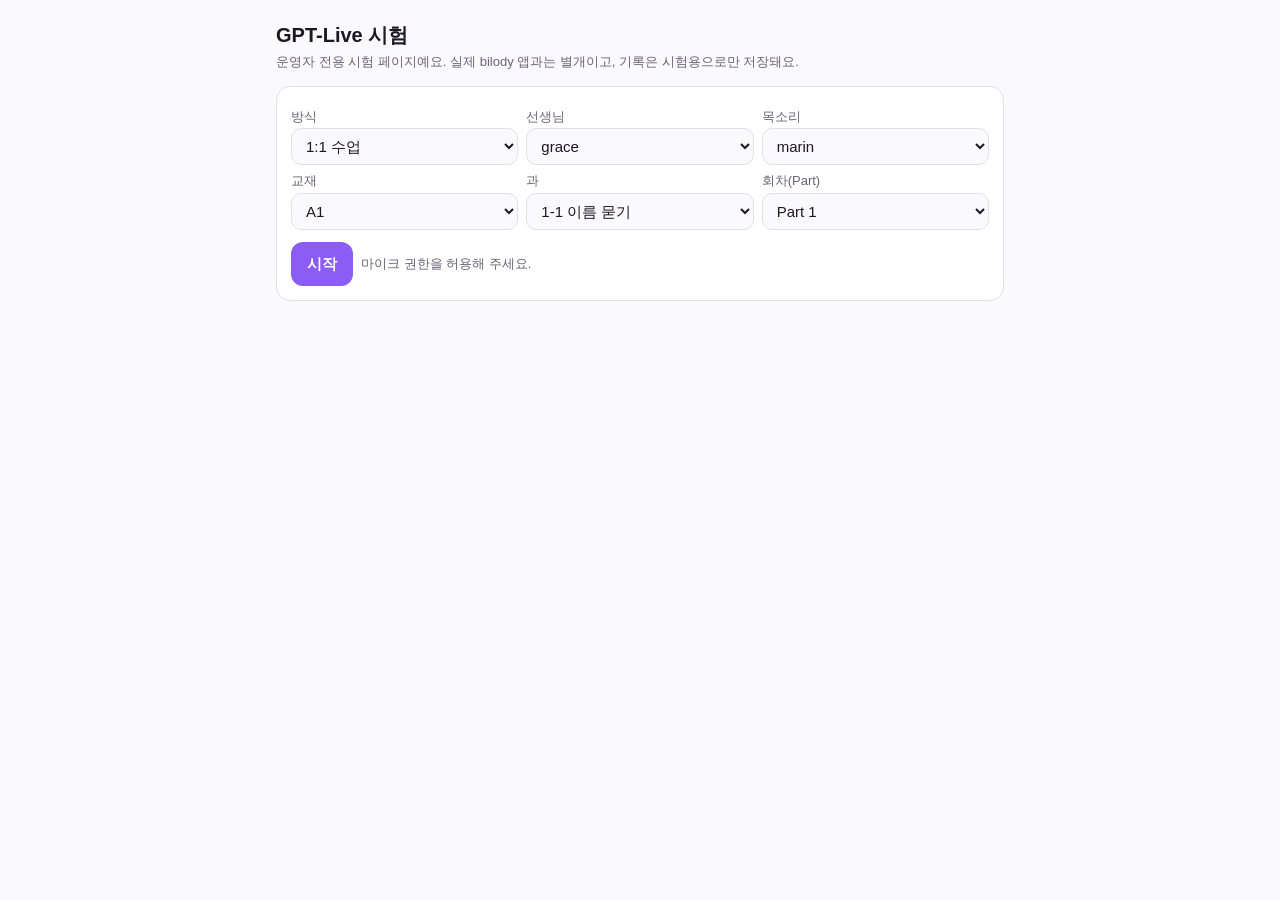
==== live-test.html @ edda7782 "Add live-test.html (GPT-Live staff trial page, not linked from app) Co-Authored-By: Claude Opus 5.5 " ====
<!doctype html>
<html lang="ko">
<head>
<meta charset="utf-8">
<meta name="viewport" content="width=device-width, initial-scale=1">
<meta name="robots" content="noindex">
<title>GPT-Live 시험</title>
<style>
  :root { --bg:#faf9fc; --fg:#1d1724; --muted:#6b6375; --line:#e4dfea; --brand:#8B5CF6; --card:#fff; --teach:#f3eefe; --learn:#eef7f2; }
  @media (prefers-color-scheme: dark) { :root { --bg:#17131c; --fg:#efeaf4; --muted:#a59cb0; --line:#332b3d; --card:#201a27; --teach:#2a2140; --learn:#1d2a24; } }
  * { box-sizing:border-box; }
  body { margin:0; background:var(--bg); color:var(--fg); font:15px/1.5 -apple-system,BlinkMacSystemFont,"Apple SD Gothic Neo","Noto Sans KR",sans-serif; }
  main { max-width:760px; margin:0 auto; padding:16px; }
  h1 { font-size:20px; margin:4px 0 2px; } .sub { color:var(--muted); font-size:13px; margin:0 0 14px; }
  .card { background:var(--card); border:1px solid var(--line); border-radius:14px; padding:14px; margin-bottom:12px; }
  label { display:block; font-size:13px; color:var(--muted); margin:6px 0 2px; }
  select, input, textarea { width:100%; font:inherit; padding:8px 10px; border:1px solid var(--line); border-radius:10px; background:var(--bg); color:var(--fg); }
  .row { display:grid; grid-template-columns:repeat(auto-fit,minmax(130px,1fr)); gap:8px; }
  button { font:inherit; font-weight:600; border:0; border-radius:12px; padding:11px 16px; background:var(--brand); color:#fff; cursor:pointer; min-height:44px; }
  button.ghost { background:transparent; color:var(--fg); border:1px solid var(--line); }
  button:disabled { opacity:.45; cursor:default; }
  .bar { display:flex; gap:8px; flex-wrap:wrap; align-items:center; }
  #status { font-size:13px; color:var(--muted); }
  #screen .t { font-weight:700; } #screen .ko { color:var(--muted); font-size:14px; }
  #screen .ln { margin:3px 0; }
  #log { max-height:46vh; overflow:auto; }
  .m { padding:8px 10px; border-radius:10px; margin:6px 0; white-space:pre-wrap; }
  .m.teacher { background:var(--teach); } .m.learner { background:var(--learn); }
  .m.step, .m.app { color:var(--muted); font-size:12px; padding:2px 4px; }
  .hidden { display:none; }
</style>
</head>
<body>
<main>
  <h1>GPT-Live 시험</h1>
  <p class="sub">운영자 전용 시험 페이지예요. 실제 bilody 앱과는 별개이고, 기록은 시험용으로만 저장돼요.</p>

  <section class="card" id="setup">
    <div class="row">
      <div><label>방식</label><select id="mode"><option value="lesson">1:1 수업</option><option value="chat">대화하기</option></select></div>
      <div><label>선생님</label><select id="teacher"><option>grace</option><option>daniel</option><option>chloe</option><option>ben</option><option>maya</option></select></div>
      <div><label>목소리</label><select id="voice"><option>marin</option><option>quartz</option><option>ripple</option><option>vesper</option><option>willow</option><option>stone</option><option>gleam</option><option>meridian</option><option>beacon</option><option>delta</option><option>cinder</option><option value="noeul">noeul (한국어)</option></select></div>
    </div>
    <div class="row" id="lessonPick">
      <div><label>교재</label><select id="book"></select></div>
      <div><label>과</label><select id="lesson"></select></div>
      <div><label>회차(Part)</label><select id="session"></select></div>
    </div>
    <div class="bar" style="margin-top:12px"><button id="startBtn">시작</button><span id="status">마이크 권한을 허용해 주세요.</span></div>
  </section>

  <section class="card hidden" id="screenCard">
    <div class="bar" style="justify-content:space-between"><b id="stepLabel"></b>
      <div class="bar"><button id="nextBtn">다음 단계</button><button class="ghost" id="endBtn">끝내기</button></div></div>
    <div id="screen" style="margin-top:8px"></div>
  </section>

  <section class="card hidden" id="logCard"><b>대화 기록</b><div id="log"></div></section>

  <section class="card hidden" id="doneCard">
    <b>느낀 점 (선택)</b>
    <textarea id="feedback" rows="3" placeholder="목소리, 반응 속도, 끼어들기, 지시 따르기 등"></textarea>
    <div class="bar" style="margin-top:8px"><button id="saveFb">저장</button><span id="doneMsg"></span></div>
  </section>
</main>
<audio id="remote" autoplay></audio>
<script type="module">
import { SUPABASE_URL, ANON_KEY } from "./config.js";
const $ = (id) => document.getElementById(id);
const FN = SUPABASE_URL + "/functions/v1/gpt-live-trial";
const plain = (s) => String(s ?? "").replace(/\{\{(.+?)\}\}/g, "$1").replace(/\*(.+?)\*/g, "$1");
const esc = (s) => plain(s).replace(/[&<>]/g, (c) => ({ "&": "&amp;", "<": "&lt;", ">": "&gt;" })[c]);

async function token() {
  let tk = {}; try { tk = JSON.parse(localStorage.getItem("bilody_tokens") || "{}"); } catch {}
  if (!tk.access_token) throw new Error("bilody에 먼저 로그인해 주세요.");
  const exp = JSON.parse(atob(tk.access_token.split(".")[1].replace(/-/g, "+").replace(/_/g, "/"))).exp * 1000;
  if (exp - Date.now() > 120000) return tk.access_token;
  const r = await fetch(SUPABASE_URL + "/auth/v1/token?grant_type=refresh_token", { method: "POST", headers: { apikey: ANON_KEY, "Content-Type": "application/json" }, body: JSON.stringify({ refresh_token: tk.refresh_token }) });
  if (!r.ok) throw new Error("로그인이 만료됐어요. bilody를 한 번 열었다가 다시 와 주세요.");
  const n = await r.json();
  const next = { ...tk, ...n, expires_at_ms: (n.expires_at ?? 0) * 1000 };
  try { localStorage.setItem("bilody_tokens", JSON.stringify(next)); } catch {}
  return n.access_token;
}
async function call(body) {
  const r = await fetch(FN, { method: "POST", headers: { Authorization: "Bearer " + await token(), apikey: ANON_KEY, "Content-Type": "application/json" }, body: JSON.stringify(body) });
  const j = await r.json().catch(() => ({}));
  if (!r.ok) throw new Error((j.error || r.status) + (j.detail ? " " + j.detail : ""));
  return j;
}

// ---- 교재 고르기 ----
const BOOKS = ["A1","A2","A3","A4","A5","A6","A7","A8","A9"];
let bookData = null;
$("book").innerHTML = BOOKS.map((b) => `<option>${b}</option>`).join("");
async function loadBook() {
  try { bookData = await (await fetch("./tb/" + $("book").value + ".json")).json(); } catch { bookData = null; }
  $("lesson").innerHTML = (bookData?.lessons ?? []).map((l) => `<option value="${l.id}">${l.id} ${esc(l.title)}</option>`).join("");
  loadSessions();
}
function loadSessions() {
  const L = bookData?.lessons.find((l) => l.id === $("lesson").value);
  $("session").innerHTML = (L?.sessions ?? []).map((s) => `<option value="${s.n}">Part ${s.n}</option>`).join("");
}
$("book").onchange = loadBook; $("lesson").onchange = loadSessions;
$("mode").onchange = () => $("lessonPick").classList.toggle("hidden", $("mode").value !== "lesson");
loadBook();

// ---- 기록 ----
const lines = []; let cur = null; let stepIdx = -1; let steps = [];
function render() {
  $("log").innerHTML = lines.map((l) => `<div class="m ${l.who}">${l.who === "teacher" ? "선생님: " : l.who === "learner" ? "나: " : ""}${esc(l.text)}</div>`).join("");
  $("log").scrollTop = $("log").scrollHeight;
}
function addDelta(who, delta) {
  if (!delta) return;
  if (!cur || cur.who !== who) { cur = { who, text: "", step: Math.max(stepIdx, 0) }; lines.push(cur); }
  cur.text += delta; render();
}
function mark(who, text) { cur = null; lines.push({ who, text, step: Math.max(stepIdx, 0) }); render(); }

// ---- 화면(교재) ----
function showStep(st) {
  const parts = [];
  for (const k of ["title_en", "title", "goal"]) if (typeof st[k] === "string") parts.push(`<div class="${k === "title_en" ? "t" : "ko"}">${esc(st[k])}</div>`);
  if (st.en) parts.push(`<div class="t">${esc(st.en)}</div>`);
  if (st.ko) parts.push(`<div class="ko">${esc(st.ko)}</div>`);
  if (st.when) parts.push(`<div class="ko">${esc(st.when)}</div>`);
  for (const l of st.lines ?? []) parts.push(`<div class="ln"><b>${esc(l.who?.en ?? "")}</b> ${esc(l.en)} <span class="ko">${esc(l.ko ?? "")}</span></div>`);
  for (const it of st.items ?? []) parts.push(`<div class="ln">• ${esc(Array.isArray(it) ? it.join(" — ") : (typeof it === "string" ? it : (it.en ?? JSON.stringify(it))))}</div>`);
  if (st.frame) parts.push(`<div class="ln">${esc(st.frame)}</div>`);
  for (const r of st.rows ?? []) parts.push(`<div class="ln">• ${esc(Array.isArray(r) ? r.join(" / ") : JSON.stringify(r))}</div>`);
  $("screen").innerHTML = parts.join("") || `<div class="ko">(${st.type})</div>`;
}
const appTeach = (t) => String(t ?? "").split("\n").filter((l) => !/^What comes next/i.test(l.trim()))
  .map((l) => l.replace(/[^.\n]*\b(?:next_step|finish_session)\b[^.\n]*\.?/g, "").trimEnd()).join("\n").trim();
function chunks(t, n = 1200) {
  const out = []; let buf = "";
  for (const line of t.split("\n")) { if ((buf + "\n" + line).length > n && buf) { out.push(buf); buf = line; } else buf = buf ? buf + "\n" + line : line; }
  if (buf) out.push(buf);
  return out.flatMap((c) => c.length > n ? c.match(new RegExp(`[\\s\\S]{1,${n}}`, "g")) : [c]);
}
let dc = null; let evn = 0;
const send = (ev) => { if (dc?.readyState === "open") dc.send(JSON.stringify({ ...ev, event_id: "c" + (++evn) })); };
function goStep(i) {
  if (i >= steps.length) return;
  stepIdx = i; const st = steps[i];
  $("stepLabel").textContent = `${i + 1} / ${steps.length} · ${st.type}`;
  $("nextBtn").disabled = i + 1 >= steps.length;
  showStep(st);
  mark("step", `${i + 1}/${steps.length} ${st.type}`);
  const head = `Lesson step ${i + 1} of ${steps.length} (${st.type})`;
  const parts = chunks(appTeach(st.teach) || "Continue the lesson.");
  parts.forEach((c, k) => send({ type: "session.thinking.append", content: `${head}, plan ${k + 1}/${parts.length}:\n${c}`, delegation_id: null }));
  if (st.type === "dialogue" && st.play) mark("app", "(장면 대사는 화면에서 읽어 주세요)");
  const scene = st.type === "dialogue" && st.play ? " The learner has just read the scene on screen; there is no recording to play, so do not wait for one." : "";
  send({ type: "session.instructions.append", content: `${head} is now on the learner's screen.${scene} Start this part now, following the plan you just received for it. Work only on this part.`, delegation_id: null });
}

// ---- 연결 ----
let pc = null, trialId = null, usage = null, t0 = 0, stream = null;
$("startBtn").onclick = async () => {
  $("startBtn").disabled = true; $("status").textContent = "연결 중…";
  try {
    stream = await navigator.mediaDevices.getUserMedia({ audio: { echoCancellation: true, noiseSuppression: true } });
    pc = new RTCPeerConnection();
    pc.ontrack = (e) => { $("remote").srcObject = e.streams[0]; };
    stream.getTracks().forEach((t) => pc.addTrack(t, stream));
    dc = pc.createDataChannel("oai-events");
    dc.onmessage = (e) => {
      let ev; try { ev = JSON.parse(e.data); } catch { return; }
      if (ev.type === "session.output_transcript.delta") addDelta("teacher", ev.delta);
      else if (ev.type === "session.input_transcript.delta") addDelta("learner", ev.delta);
      else if (ev.type === "session.usage.updated") usage = ev.usage;
      else if (ev.type === "session.closed") { usage = ev.usage ?? usage; finish(); }
      else if (ev.type === "error") { mark("app", "(오류: " + (ev.error?.message || ev.error?.code) + ")"); }
    };
    dc.onopen = () => {
      $("status").textContent = "연결됐어요. 말씀하세요.";
      if ($("mode").value === "lesson") goStep(0);
    };
    const offer = await pc.createOffer(); await pc.setLocalDescription(offer);
    await new Promise((ok) => { if (pc.iceGatheringState === "complete") ok(); else { pc.onicegatheringstatechange = () => pc.iceGatheringState === "complete" && ok(); setTimeout(ok, 3000); } });
    const body = { action: "start", mode: $("mode").value, teacher: $("teacher").value, voice: $("voice").value, sdp: pc.localDescription.sdp };
    if (body.mode === "lesson") Object.assign(body, { book: $("book").value, lesson: $("lesson").value, session: Number($("session").value) });
    const r = await call(body);
    trialId = r.id; t0 = Date.now();
    if (body.mode === "lesson") {
      const L = bookData.lessons.find((l) => l.id === body.lesson);
      steps = (L.sessions.find((s) => s.n === body.session) ?? L.sessions[0]).steps;
    }
    await pc.setRemoteDescription({ type: "answer", sdp: r.sdp });
    $("setup").classList.add("hidden"); $("logCard").classList.remove("hidden"); $("screenCard").classList.remove("hidden");
    if (body.mode !== "lesson") { $("nextBtn").classList.add("hidden"); $("stepLabel").textContent = "대화하기"; $("screen").innerHTML = ""; }
    setInterval(() => trialId && call({ action: "save", id: trialId, transcript: lines, usage, ms: Date.now() - t0 }).catch(() => {}), 30000);
  } catch (e) {
    $("status").textContent = "연결하지 못했어요: " + e.message; $("startBtn").disabled = false;
    try { pc?.close(); stream?.getTracks().forEach((t) => t.stop()); } catch {}
  }
};
$("nextBtn").onclick = () => goStep(stepIdx + 1);
let finished = false;
$("endBtn").onclick = () => { $("endBtn").disabled = true; $("nextBtn").disabled = true; send({ type: "session.close" }); setTimeout(finish, 8000); };
async function finish() {
  if (finished) return; finished = true;
  try { pc?.close(); stream?.getTracks().forEach((t) => t.stop()); } catch {}
  $("screenCard").classList.add("hidden"); $("doneCard").classList.remove("hidden");
  $("doneMsg").textContent = "저장 중…";
  try { const r = await call({ action: "save", id: trialId, transcript: lines, usage, ms: Date.now() - t0, final: true }); $("doneMsg").textContent = `저장했어요. 목소리 비용 약 ${Math.round((r.voice_usd ?? 0) * 1400)}원${r.status === "grading" ? " · 채점 중" : ""}`; }
  catch (e) { $("doneMsg").textContent = "저장하지 못했어요: " + e.message; }
}
$("saveFb").onclick = async () => {
  try { await call({ action: "save", id: trialId, transcript: lines, usage, ms: Date.now() - t0, feedback: $("feedback").value, final: true }); $("doneMsg").textContent = "느낀 점까지 저장했어요."; }
  catch (e) { $("doneMsg").textContent = "저장하지 못했어요: " + e.message; }
};
</script>
</body>
</html>
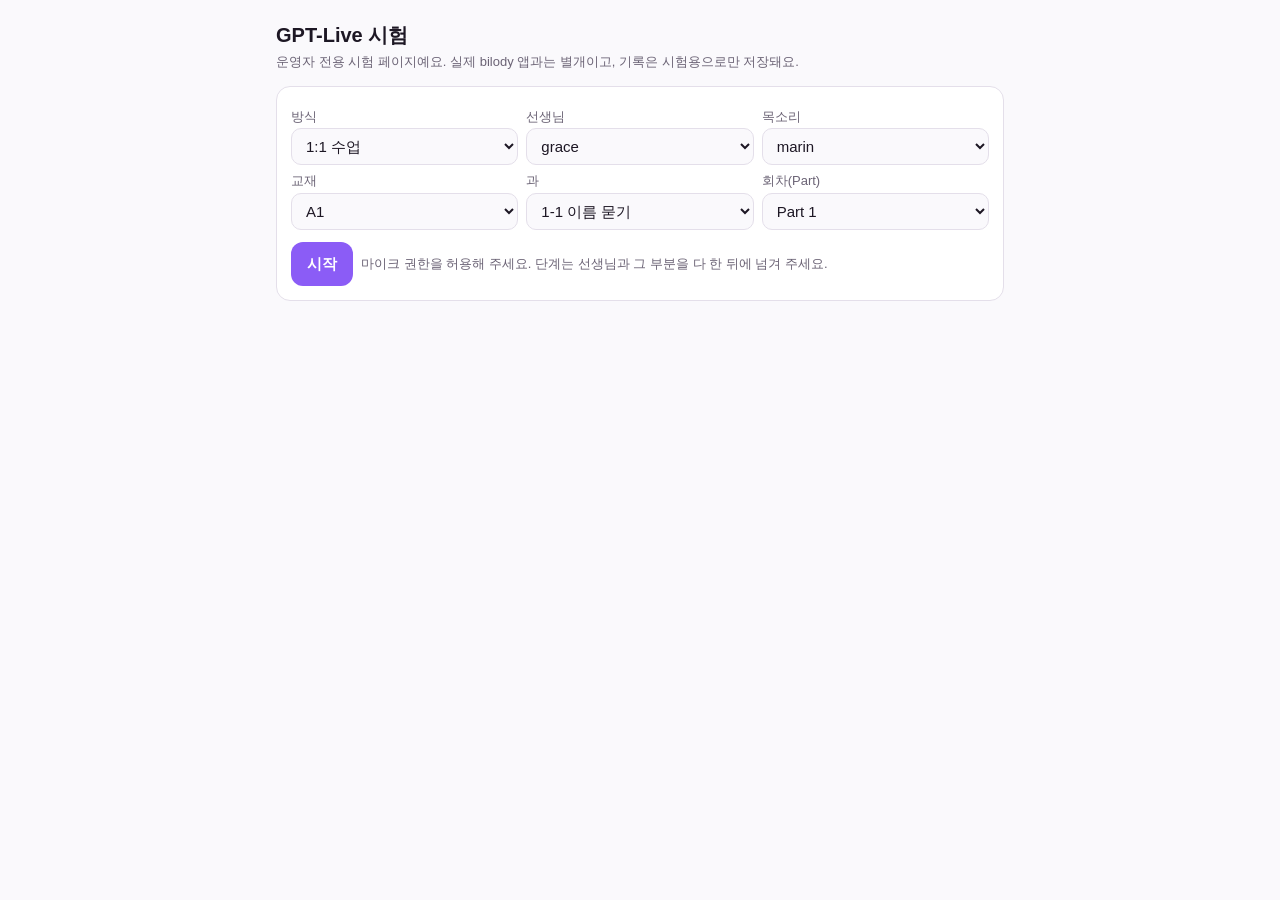
==== commit 342514a0: "live-test: wait for teacher before next step Co-Authored-By: Claude Opus 5.5 <noreply@anthropic.com>" ====
--- a/live-test.html
+++ b/live-test.html
@@ -46,7 +46,7 @@
       <div><label>과</label><select id="lesson"></select></div>
       <div><label>회차(Part)</label><select id="session"></select></div>
     </div>
-    <div class="bar" style="margin-top:12px"><button id="startBtn">시작</button><span id="status">마이크 권한을 허용해 주세요.</span></div>
+    <div class="bar" style="margin-top:12px"><button id="startBtn">시작</button><span id="status">마이크 권한을 허용해 주세요. 단계는 선생님과 그 부분을 다 한 뒤에 넘겨 주세요.</span></div>
   </section>
 
   <section class="card hidden" id="screenCard">
@@ -141,13 +141,19 @@
   if (buf) out.push(buf);
   return out.flatMap((c) => c.length > n ? c.match(new RegExp(`[\\s\\S]{1,${n}}`, "g")) : [c]);
 }
-let dc = null; let evn = 0;
-const send = (ev) => { if (dc?.readyState === "open") dc.send(JSON.stringify({ ...ev, event_id: "c" + (++evn) })); };
+let dc = null; let evn = 0; let pending = 0; let readyAt = 0;
+function nextState() {
+  const wait = pending > 0 || Date.now() < readyAt;
+  $("nextBtn").disabled = wait || stepIdx + 1 >= steps.length;
+  $("nextBtn").textContent = pending > 0 ? "선생님이 준비 중…" : "다음 단계";
+}
+setInterval(nextState, 500);
+const send = (ev) => { if (dc?.readyState !== "open") return; if (/\.append$/.test(ev.type)) pending++; dc.send(JSON.stringify({ ...ev, event_id: "c" + (++evn) })); nextState(); };
 function goStep(i) {
   if (i >= steps.length) return;
   stepIdx = i; const st = steps[i];
   $("stepLabel").textContent = `${i + 1} / ${steps.length} · ${st.type}`;
-  $("nextBtn").disabled = i + 1 >= steps.length;
+  readyAt = Date.now() + 4000;
   showStep(st);
   mark("step", `${i + 1}/${steps.length} ${st.type}`);
   const head = `Lesson step ${i + 1} of ${steps.length} (${st.type})`;
@@ -172,9 +178,10 @@
       let ev; try { ev = JSON.parse(e.data); } catch { return; }
       if (ev.type === "session.output_transcript.delta") addDelta("teacher", ev.delta);
       else if (ev.type === "session.input_transcript.delta") addDelta("learner", ev.delta);
+      else if (/^session\.(instructions|thinking|commentary)\.appended$/.test(ev.type)) { pending = Math.max(0, pending - 1); nextState(); }
       else if (ev.type === "session.usage.updated") usage = ev.usage;
       else if (ev.type === "session.closed") { usage = ev.usage ?? usage; finish(); }
-      else if (ev.type === "error") { mark("app", "(오류: " + (ev.error?.message || ev.error?.code) + ")"); }
+      else if (ev.type === "error") { if (ev.error?.client_event_id) pending = Math.max(0, pending - 1); if (!finished) mark("app", "(오류: " + (ev.error?.message || ev.error?.code) + ")"); }
     };
     dc.onopen = () => {
       $("status").textContent = "연결됐어요. 말씀하세요.";
@@ -199,7 +206,7 @@
     try { pc?.close(); stream?.getTracks().forEach((t) => t.stop()); } catch {}
   }
 };
-$("nextBtn").onclick = () => goStep(stepIdx + 1);
+$("nextBtn").onclick = () => { if (pending > 0 || Date.now() < readyAt) return; goStep(stepIdx + 1); };
 let finished = false;
 $("endBtn").onclick = () => { $("endBtn").disabled = true; $("nextBtn").disabled = true; send({ type: "session.close" }); setTimeout(finish, 8000); };
 async function finish() {
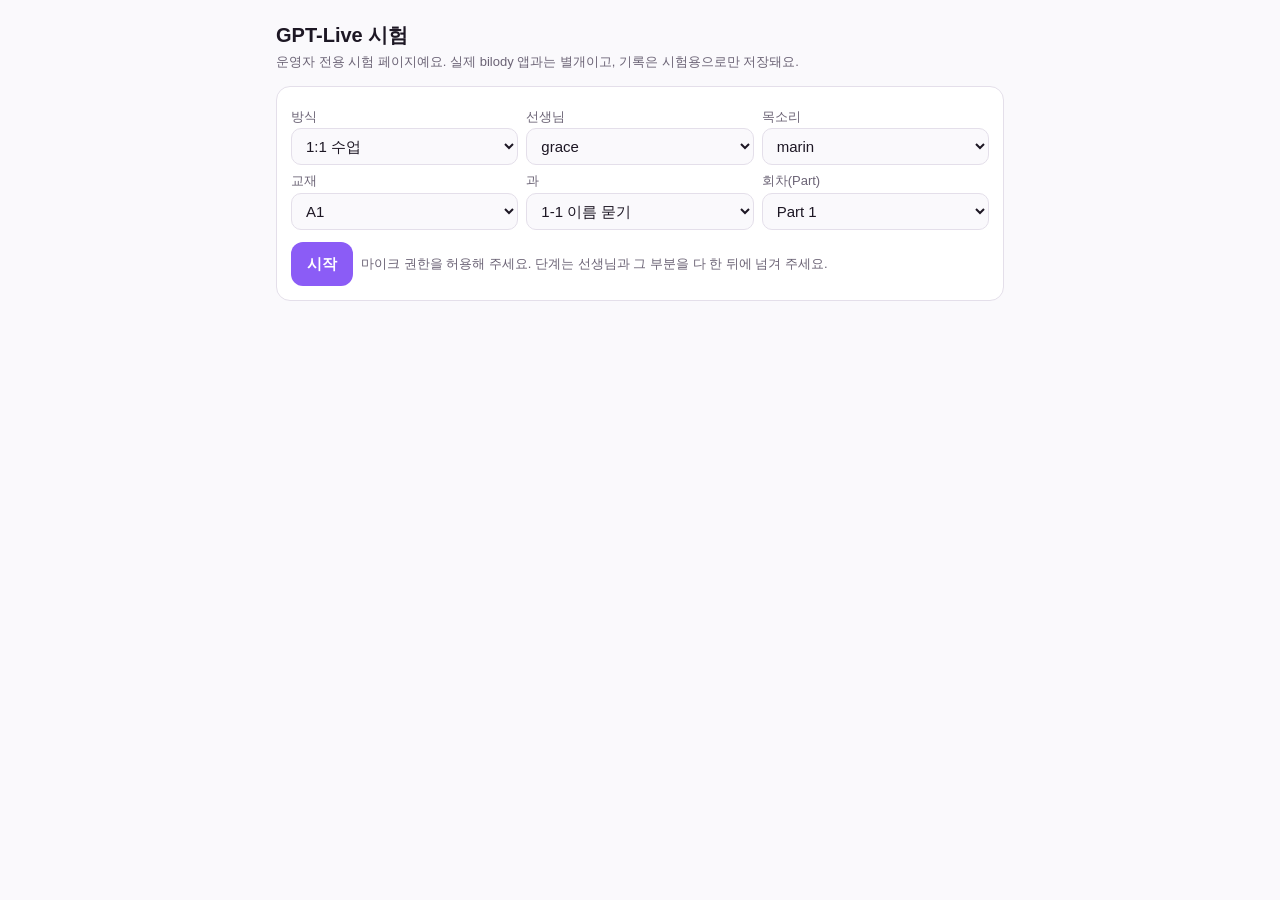
==== commit 760faf97: "live-test: Book 1-2 Korean reminder on every step Append the per-book language reminder to each step" ====
--- a/live-test.html
+++ b/live-test.html
@@ -161,11 +161,11 @@
   parts.forEach((c, k) => send({ type: "session.thinking.append", content: `${head}, plan ${k + 1}/${parts.length}:\n${c}`, delegation_id: null }));
   if (st.type === "dialogue" && st.play) mark("app", "(장면 대사는 화면에서 읽어 주세요)");
   const scene = st.type === "dialogue" && st.play ? " The learner has just read the scene on screen; there is no recording to play, so do not wait for one." : "";
-  send({ type: "session.instructions.append", content: `${head} is now on the learner's screen.${scene} Start this part now, following the plan you just received for it. Work only on this part.`, delegation_id: null });
+  send({ type: "session.instructions.append", content: `${head} is now on the learner's screen.${scene} Start this part now, following the plan you just received for it. Work only on this part.${remind ? " " + remind : ""}`, delegation_id: null });
 }
 
 // ---- 연결 ----
-let pc = null, trialId = null, usage = null, t0 = 0, stream = null;
+let pc = null, trialId = null, usage = null, t0 = 0, stream = null, remind = "";
 $("startBtn").onclick = async () => {
   $("startBtn").disabled = true; $("status").textContent = "연결 중…";
   try {
@@ -192,7 +192,7 @@
     const body = { action: "start", mode: $("mode").value, teacher: $("teacher").value, voice: $("voice").value, sdp: pc.localDescription.sdp };
     if (body.mode === "lesson") Object.assign(body, { book: $("book").value, lesson: $("lesson").value, session: Number($("session").value) });
     const r = await call(body);
-    trialId = r.id; t0 = Date.now();
+    trialId = r.id; t0 = Date.now(); remind = r.remind || "";
     if (body.mode === "lesson") {
       const L = bookData.lessons.find((l) => l.id === body.lesson);
       steps = (L.sessions.find((s) => s.n === body.session) ?? L.sessions[0]).steps;
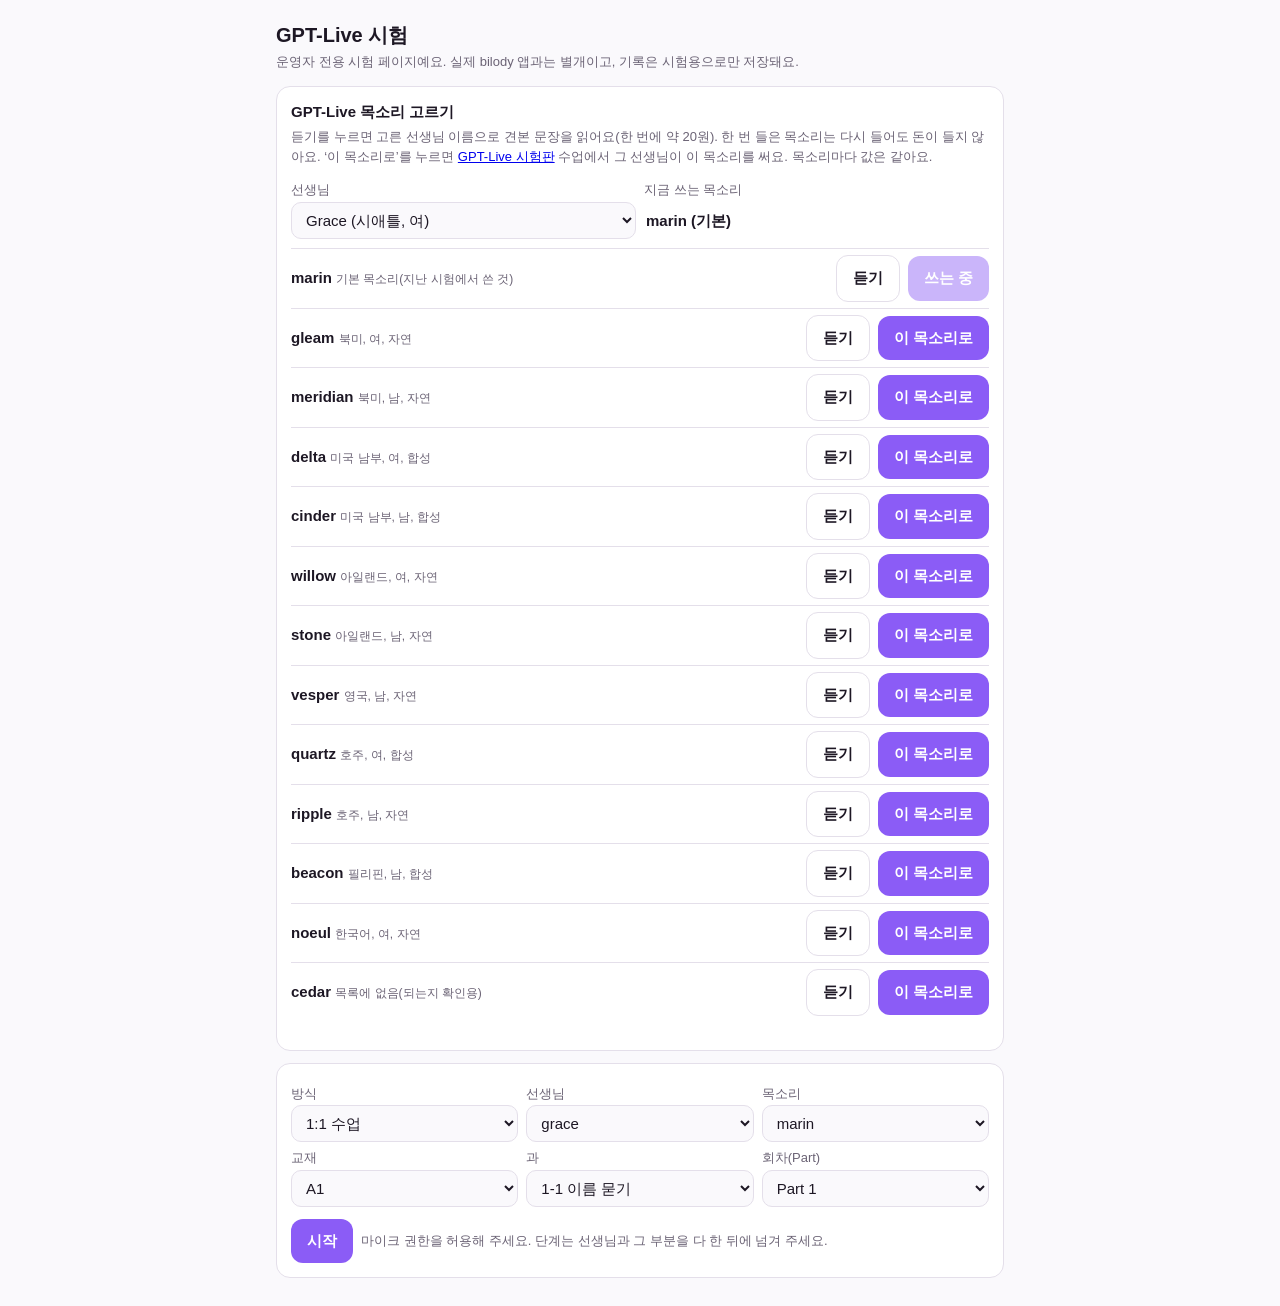
==== commit def72a5f: "GPT-Live comparison build (live.html) + voice picker live.html/app-live.js: same 0.8.12 web app, onl" ====
--- a/live-test.html
+++ b/live-test.html
@@ -35,6 +35,14 @@
   <h1>GPT-Live 시험</h1>
   <p class="sub">운영자 전용 시험 페이지예요. 실제 bilody 앱과는 별개이고, 기록은 시험용으로만 저장돼요.</p>
 
+  <section class="card" id="voices">
+    <b>GPT-Live 목소리 고르기</b>
+    <p class="sub" style="margin:4px 0 8px">듣기를 누르면 고른 선생님 이름으로 견본 문장을 읽어요(한 번에 약 20원). 한 번 들은 목소리는 다시 들어도 돈이 들지 않아요. ‘이 목소리로’를 누르면 <a href="live.html">GPT-Live 시험판</a> 수업에서 그 선생님이 이 목소리를 써요. 목소리마다 값은 같아요.</p>
+    <div class="row"><div><label>선생님</label><select id="vTeacher"><option value="grace">Grace (시애틀, 여)</option><option value="daniel">Daniel (시카고, 남)</option><option value="chloe">Chloe (토론토, 여)</option><option value="ben">Ben (보스턴, 남)</option><option value="maya">Maya (애틀랜타, 여)</option></select></div>
+      <div><label>지금 쓰는 목소리</label><div id="vNow" style="padding:8px 2px;font-weight:600"></div></div></div>
+    <div id="vList" style="margin-top:8px"></div>
+    <div id="vMsg" class="sub" style="margin-top:6px"></div>
+  </section>
   <section class="card" id="setup">
     <div class="row">
       <div><label>방식</label><select id="mode"><option value="lesson">1:1 수업</option><option value="chat">대화하기</option></select></div>
@@ -221,6 +229,57 @@
   try { await call({ action: "save", id: trialId, transcript: lines, usage, ms: Date.now() - t0, feedback: $("feedback").value, final: true }); $("doneMsg").textContent = "느낀 점까지 저장했어요."; }
   catch (e) { $("doneMsg").textContent = "저장하지 못했어요: " + e.message; }
 };
+// ---- 목소리 고르기(11/21): 견본을 한 번 듣고 녹음해 두면 다시 들을 때는 무료 ----
+const VOICES = [["marin","기본 목소리(지난 시험에서 쓴 것)"],["gleam","북미, 여, 자연"],["meridian","북미, 남, 자연"],["delta","미국 남부, 여, 합성"],["cinder","미국 남부, 남, 합성"],["willow","아일랜드, 여, 자연"],["stone","아일랜드, 남, 자연"],["vesper","영국, 남, 자연"],["quartz","호주, 여, 합성"],["ripple","호주, 남, 자연"],["beacon","필리핀, 남, 합성"],["noeul","한국어, 여, 자연"],["cedar","목록에 없음(되는지 확인용)"]];
+const DEF = { grace: "marin", daniel: "meridian", chloe: "gleam", ben: "cinder", maya: "delta" };
+const NAMES = { grace: "Grace", daniel: "Daniel", chloe: "Chloe", ben: "Ben", maya: "Maya" };
+const clips = {};
+const getV = (t) => { try { return localStorage.getItem("bilody_live_voice_" + t) || DEF[t]; } catch { return DEF[t]; } };
+const sampleFor = (t) => `Hi, I'm ${NAMES[t]}. Nice to meet you! Today we'll learn how to ask someone's name. 오늘은 이름을 묻고 답하는 표현을 배워 볼 거예요. Say it with me: "What's your name?"`;
+function renderVoices() {
+  const t = $("vTeacher").value, cur = getV(t);
+  $("vNow").textContent = cur + (cur === DEF[t] ? " (기본)" : "");
+  $("vList").innerHTML = VOICES.map(([v, d]) => `<div class="bar" style="justify-content:space-between;border-top:1px solid var(--line);padding:6px 0"><span><b>${v}</b> <span class="sub" style="font-size:12px">${d}</span>${clips[t + v] ? ' <span class="sub" style="font-size:12px">· 녹음됨</span>' : ""}</span><span class="bar"><button class="ghost" data-play="${v}">${clips[t + v] ? "다시 듣기" : "듣기"}</button><button ${v === cur ? "disabled" : ""} data-use="${v}">${v === cur ? "쓰는 중" : "이 목소리로"}</button></span></div>`).join("");
+}
+$("vTeacher").onchange = renderVoices;
+$("vList").onclick = async (e) => {
+  const b = e.target.closest("button"); if (!b) return;
+  const t = $("vTeacher").value;
+  if (b.dataset.use) { try { localStorage.setItem("bilody_live_voice_" + t, b.dataset.use); } catch {} $("vMsg").textContent = `${NAMES[t]} 선생님 목소리를 ${b.dataset.use}(으)로 바꿨어요. GPT-Live 시험판에서 다음 수업부터 써요.`; renderVoices(); return; }
+  const v = b.dataset.play, key = t + v;
+  if (clips[key]) { new Audio(clips[key]).play(); return; }
+  document.querySelectorAll("#vList button").forEach((x) => x.disabled = true);
+  $("vMsg").textContent = `${v} 목소리를 불러오는 중…`;
+  try { clips[key] = await audition(v, sampleFor(t)); $("vMsg").textContent = `${v} 견본을 들었어요.`; }
+  catch (err) { $("vMsg").textContent = `${v}: 들려주지 못했어요 (${err.message})`; }
+  renderVoices();
+};
+async function audition(voice, sample) {
+  const ac = new AudioContext(); const dst = ac.createMediaStreamDestination(); const g = ac.createGain(); g.gain.value = 0; const o = ac.createOscillator(); o.connect(g); g.connect(dst); o.start();
+  const pc = new RTCPeerConnection(); pc.addTrack(dst.stream.getAudioTracks()[0], dst.stream);
+  const dc = pc.createDataChannel("oai-events");
+  const el = new Audio(); el.autoplay = true;
+  let rec = null; const parts = []; let got = 0, last = 0;
+  pc.ontrack = (e) => { el.srcObject = e.streams[0]; el.play().catch(() => {}); try { rec = new MediaRecorder(e.streams[0]); rec.ondataavailable = (x) => x.data.size && parts.push(x.data); rec.start(250); } catch {} };
+  dc.onopen = () => dc.send(JSON.stringify({ type: "session.instructions.append", content: "Start now: read the sample out loud once, exactly as written.", delegation_id: null }));
+  dc.onmessage = (m) => { try { const ev = JSON.parse(m.data); if (ev.type === "session.output_transcript.delta") { got++; last = Date.now(); } } catch {} };
+  const offer = await pc.createOffer(); await pc.setLocalDescription(offer);
+  await new Promise((ok) => { if (pc.iceGatheringState === "complete") ok(); else { pc.onicegatheringstatechange = () => pc.iceGatheringState === "complete" && ok(); setTimeout(ok, 3000); } });
+  const r = await fetch(SUPABASE_URL + "/functions/v1/gpt-live-voice", { method: "POST", headers: { Authorization: "Bearer " + await token(), apikey: ANON_KEY, "Content-Type": "application/json" }, body: JSON.stringify({ voice, sample, sdp: pc.localDescription.sdp }) });
+  const j = await r.json().catch(() => ({}));
+  if (!r.ok || !j.sdp) { pc.close(); ac.close(); throw new Error(j.error || r.status); }
+  await pc.setRemoteDescription({ type: "answer", sdp: j.sdp });
+  const t0 = Date.now();
+  await new Promise((ok) => { const iv = setInterval(() => { const n = Date.now(); if ((got && n - last > 2500) || n - t0 > 30000) { clearInterval(iv); ok(); } }, 200); });
+  await new Promise((ok) => setTimeout(ok, 600));
+  try { dc.send(JSON.stringify({ type: "session.close" })); } catch {}
+  if (rec && rec.state !== "inactive") { await new Promise((ok) => { rec.onstop = ok; rec.stop(); }); }
+  pc.close(); ac.close();
+  if (!got) throw new Error("소리가 오지 않음");
+  return parts.length ? URL.createObjectURL(new Blob(parts, { type: parts[0].type || "audio/webm" })) : null;
+}
+renderVoices();
+if (location.hash === "#voices") $("voices").scrollIntoView();
 </script>
 </body>
 </html>
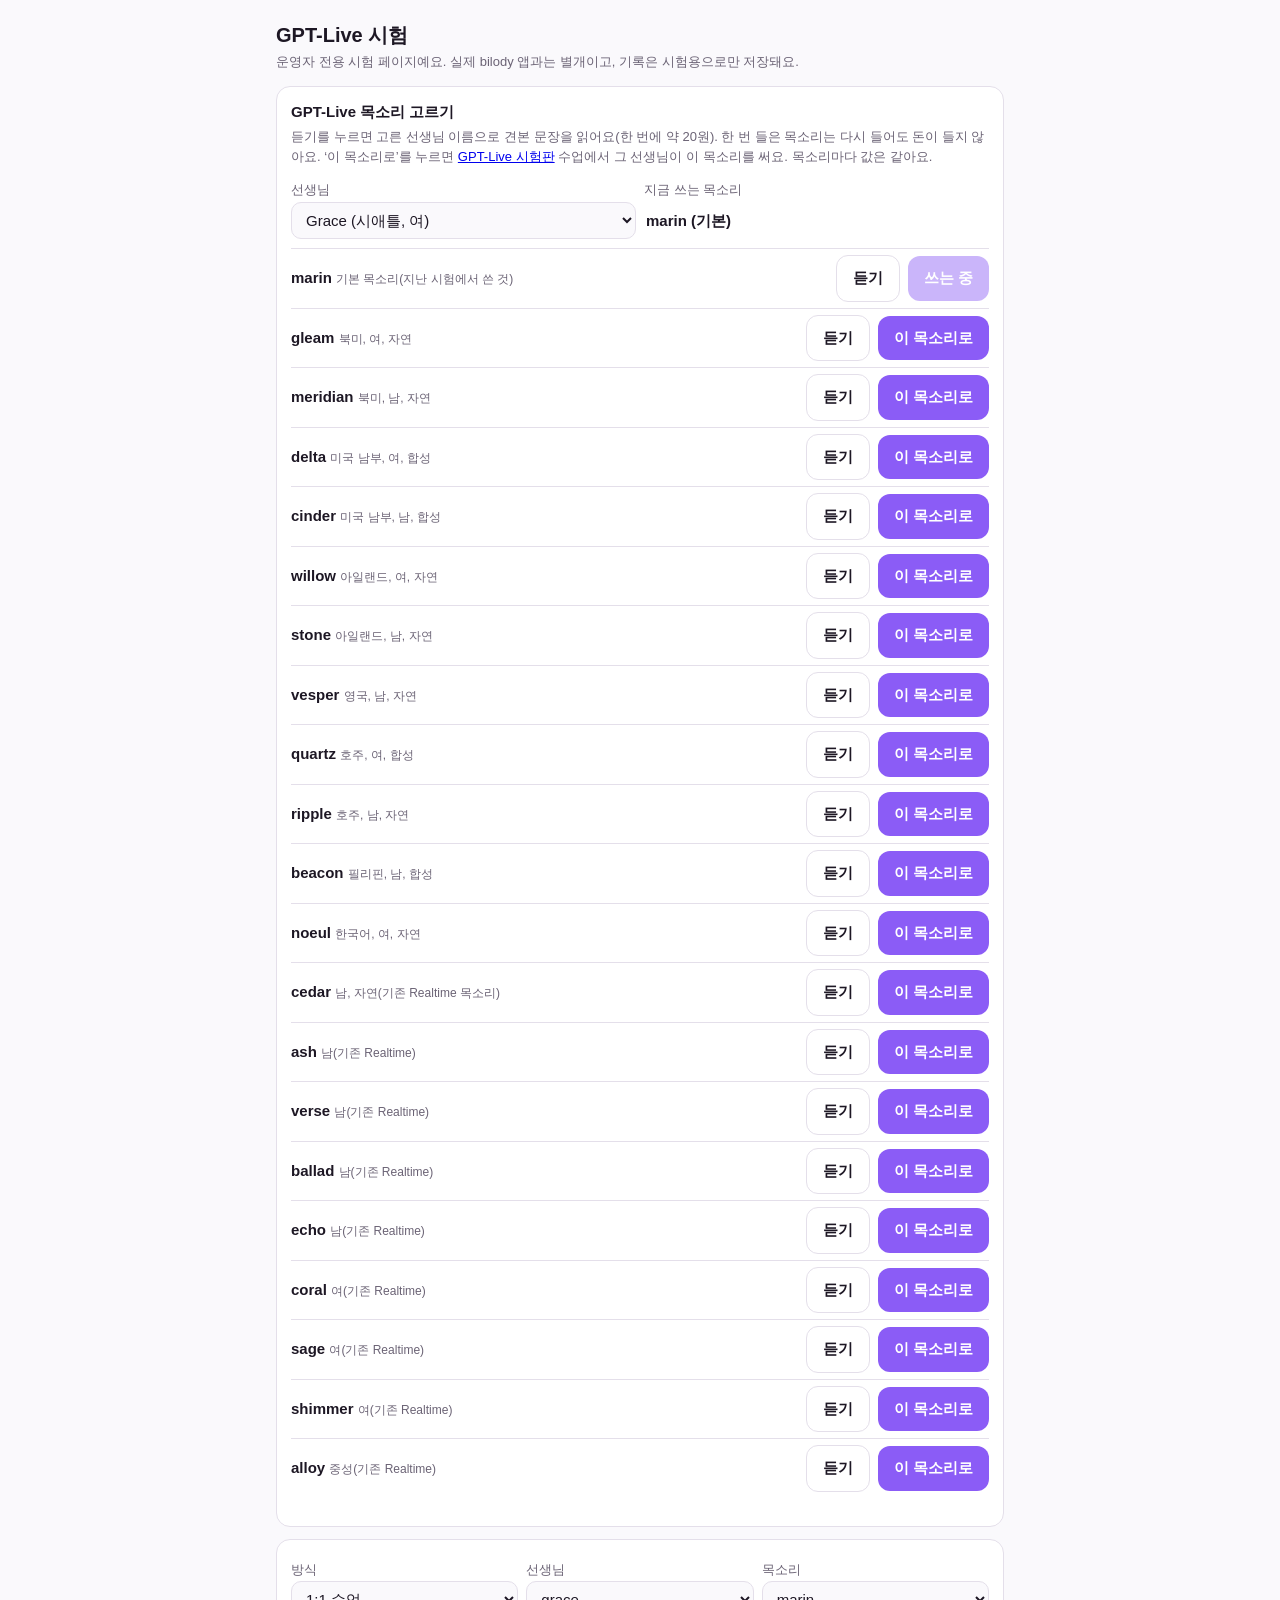
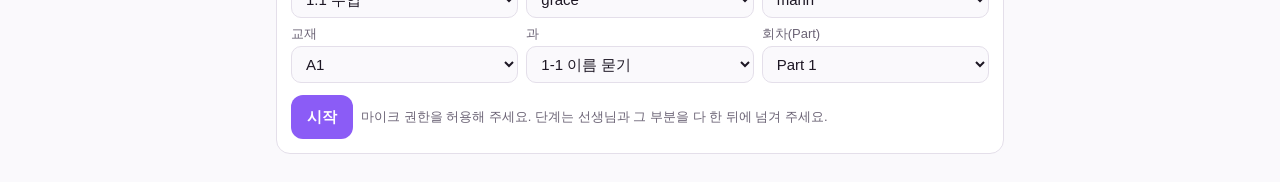
==== commit eb3a9057: "live-test: add older realtime voices to the picker Co-Authored-By: Claude Opus 5.5 <noreply@anthropi" ====
--- a/live-test.html
+++ b/live-test.html
@@ -230,7 +230,7 @@
   catch (e) { $("doneMsg").textContent = "저장하지 못했어요: " + e.message; }
 };
 // ---- 목소리 고르기(11/21): 견본을 한 번 듣고 녹음해 두면 다시 들을 때는 무료 ----
-const VOICES = [["marin","기본 목소리(지난 시험에서 쓴 것)"],["gleam","북미, 여, 자연"],["meridian","북미, 남, 자연"],["delta","미국 남부, 여, 합성"],["cinder","미국 남부, 남, 합성"],["willow","아일랜드, 여, 자연"],["stone","아일랜드, 남, 자연"],["vesper","영국, 남, 자연"],["quartz","호주, 여, 합성"],["ripple","호주, 남, 자연"],["beacon","필리핀, 남, 합성"],["noeul","한국어, 여, 자연"],["cedar","목록에 없음(되는지 확인용)"]];
+const VOICES = [["marin","기본 목소리(지난 시험에서 쓴 것)"],["gleam","북미, 여, 자연"],["meridian","북미, 남, 자연"],["delta","미국 남부, 여, 합성"],["cinder","미국 남부, 남, 합성"],["willow","아일랜드, 여, 자연"],["stone","아일랜드, 남, 자연"],["vesper","영국, 남, 자연"],["quartz","호주, 여, 합성"],["ripple","호주, 남, 자연"],["beacon","필리핀, 남, 합성"],["noeul","한국어, 여, 자연"],["cedar","남, 자연(기존 Realtime 목소리)"],["ash","남(기존 Realtime)"],["verse","남(기존 Realtime)"],["ballad","남(기존 Realtime)"],["echo","남(기존 Realtime)"],["coral","여(기존 Realtime)"],["sage","여(기존 Realtime)"],["shimmer","여(기존 Realtime)"],["alloy","중성(기존 Realtime)"]];
 const DEF = { grace: "marin", daniel: "meridian", chloe: "gleam", ben: "cinder", maya: "delta" };
 const NAMES = { grace: "Grace", daniel: "Daniel", chloe: "Chloe", ben: "Ben", maya: "Maya" };
 const clips = {};
@@ -255,7 +255,7 @@
   renderVoices();
 };
 async function audition(voice, sample) {
-  const ac = new AudioContext(); const dst = ac.createMediaStreamDestination(); const g = ac.createGain(); g.gain.value = 0; const o = ac.createOscillator(); o.connect(g); g.connect(dst); o.start();
+  const ac = new AudioContext(); const dst = ac.createMediaStreamDestination(); const nb = ac.createBuffer(1, ac.sampleRate, ac.sampleRate), nd = nb.getChannelData(0); for (let i = 0; i < nd.length; i++) nd[i] = (Math.random() * 2 - 1) * 0.0005; const ns = ac.createBufferSource(); ns.buffer = nb; ns.loop = true; ns.connect(dst); ns.start();   // 소리 없는 트랙은 패킷이 안 나가 GPT-Live가 멈춤
   const pc = new RTCPeerConnection(); pc.addTrack(dst.stream.getAudioTracks()[0], dst.stream);
   const dc = pc.createDataChannel("oai-events");
   const el = new Audio(); el.autoplay = true;
